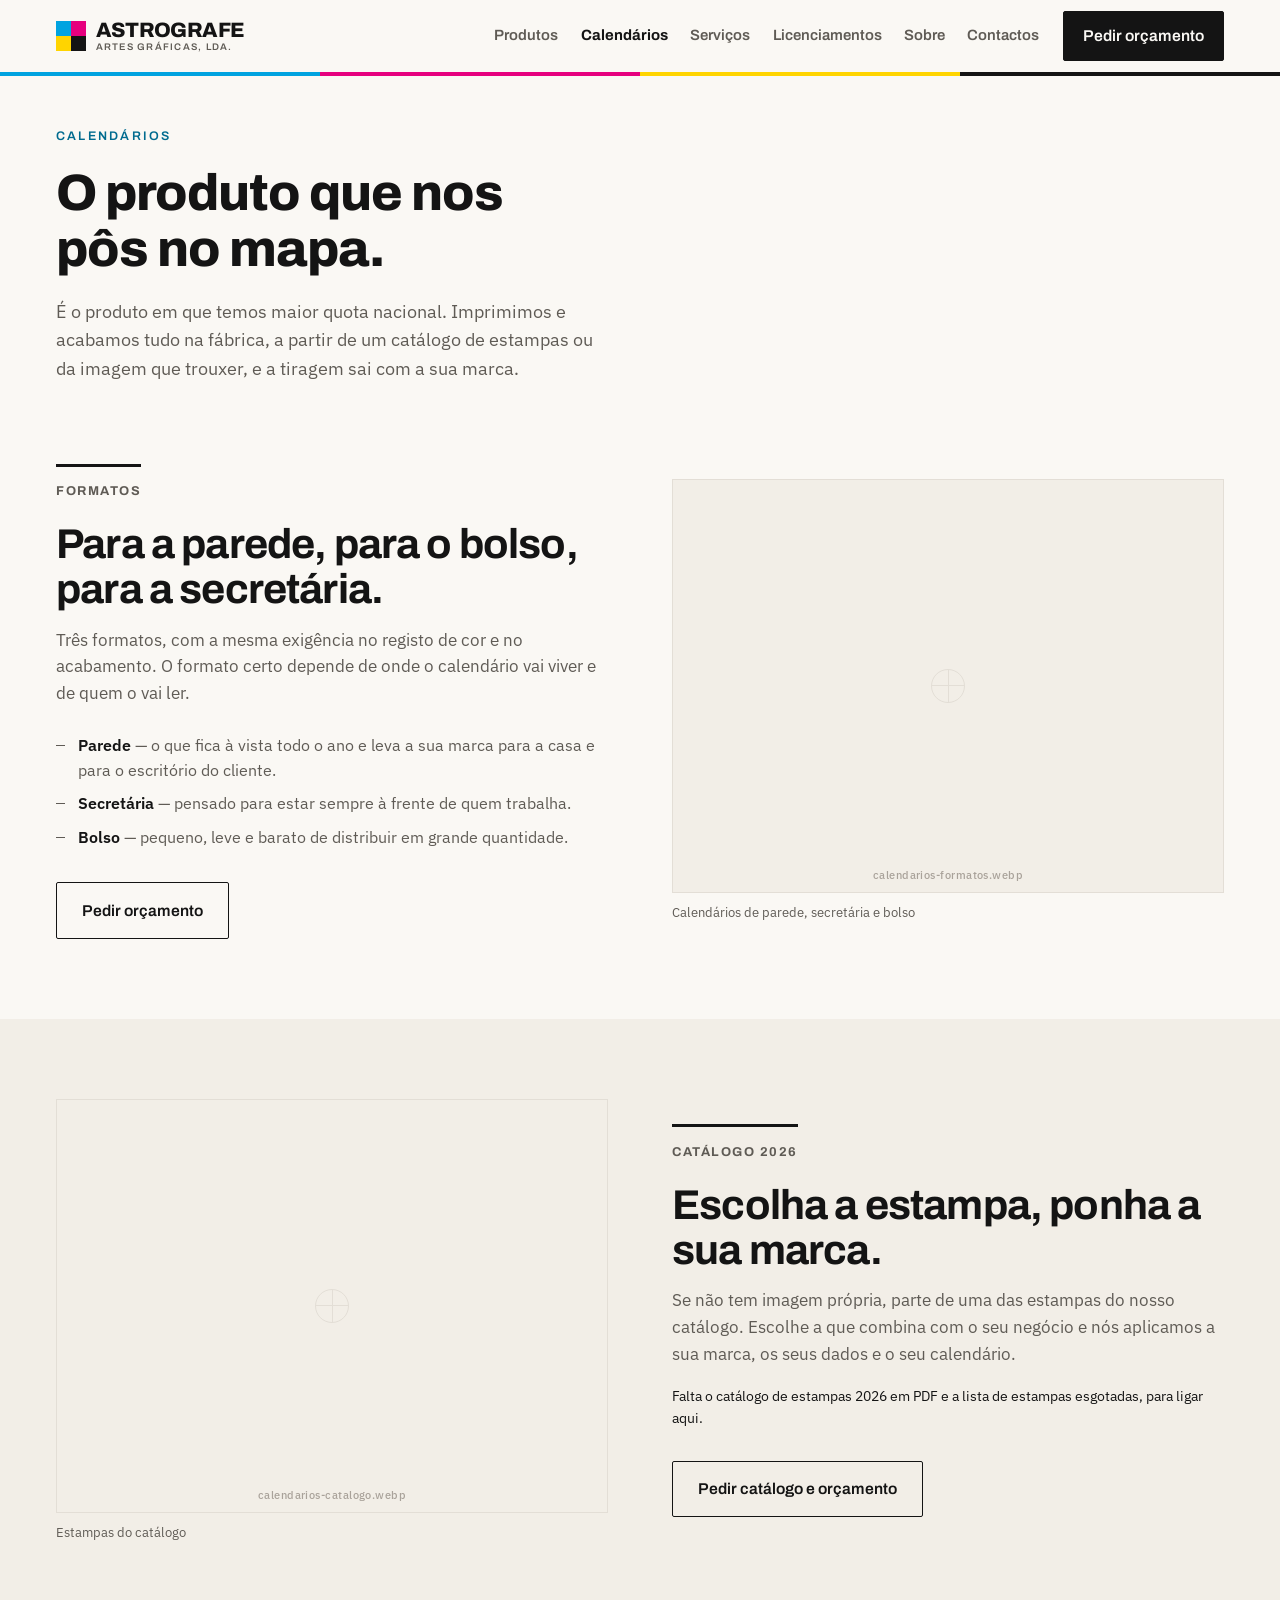
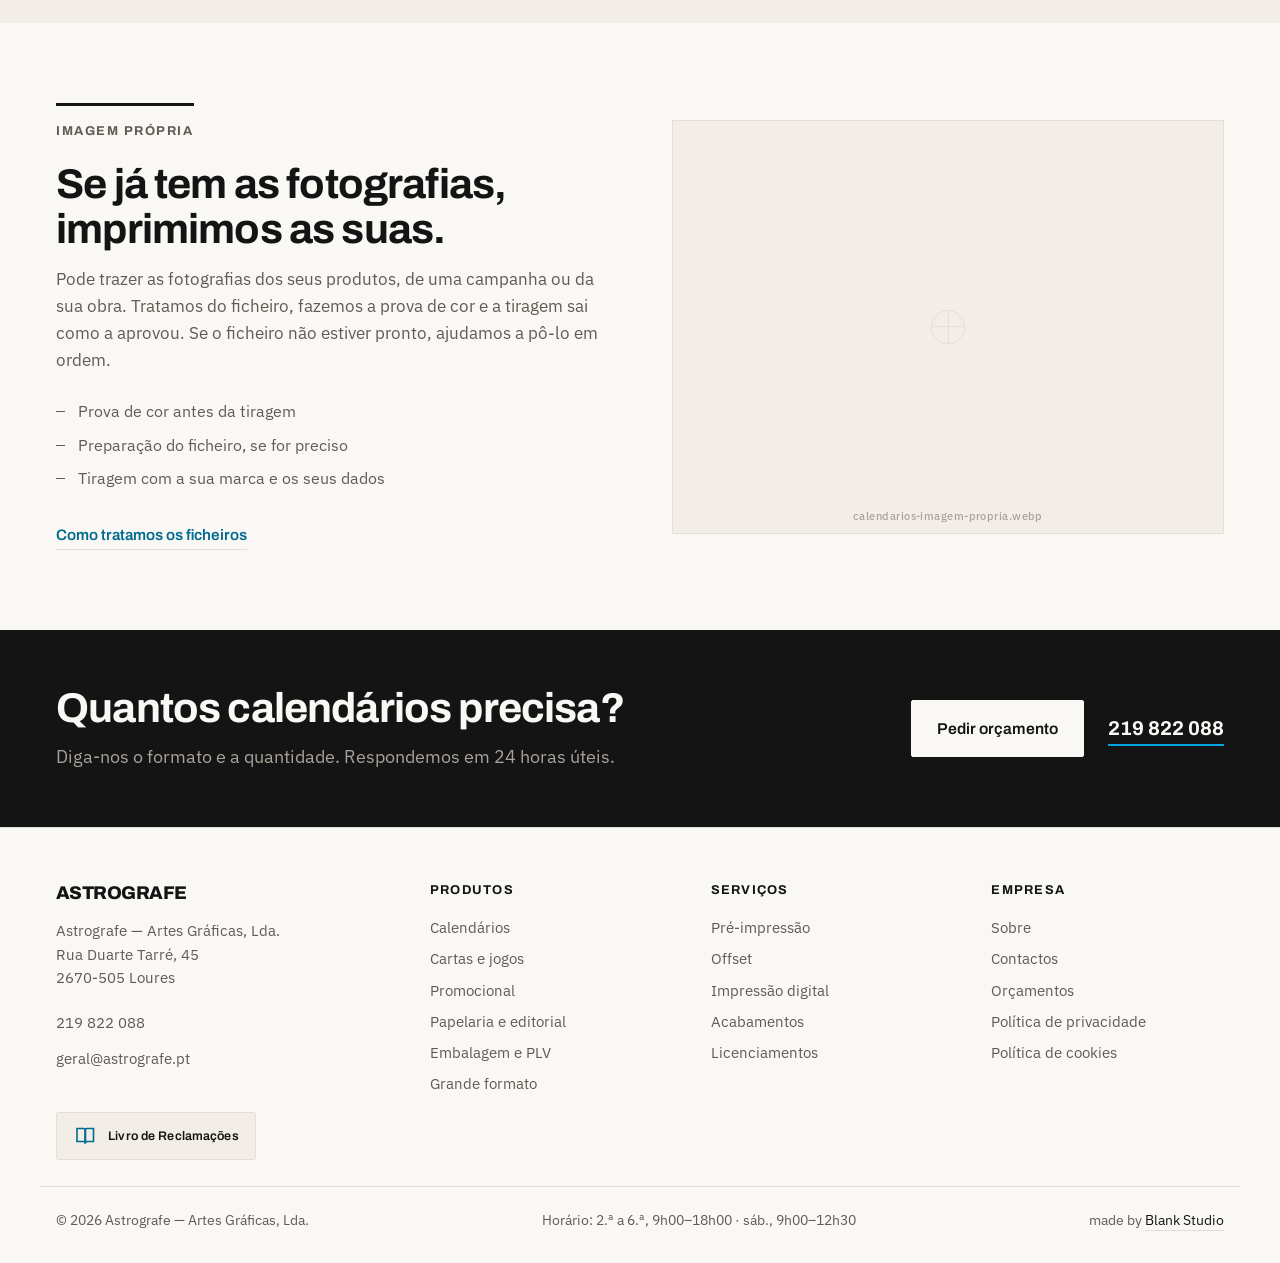
==== calendarios/index.html @ 40d1826f "Aviso do mapa tambem na pagina inicial" ====
<!doctype html>
<html lang="pt-PT">
<head>
<meta charset="utf-8">
<script>document.documentElement.classList.add("js")</script>
<meta name="viewport" content="width=device-width, initial-scale=1">
<meta name="robots" content="index, follow">
<title>Calendários — Astrografe</title>
<meta name="description" content="Calendários de parede, de bolso e de secretária impressos em Loures. A partir do catálogo de estampas ou da sua imagem, com a sua marca.">
<link rel="canonical" href="https://astrografe.pt/calendarios/">

<meta property="og:type" content="website">
<meta property="og:title" content="Calendários — Astrografe">
<meta property="og:description" content="O produto em que temos maior quota nacional, impresso e acabado na própria fábrica.">
<meta property="og:url" content="https://astrografe.pt/calendarios/">
<meta property="og:locale" content="pt_PT">

<link rel="icon" href="../favicon.svg" type="image/svg+xml">
<link rel="icon" href="../favicon.ico" sizes="32x32">
<link rel="apple-touch-icon" href="../apple-touch-icon.png">

<link rel="preload" href="../assets/fonts/archivo.woff2" as="font" type="font/woff2" crossorigin>
<link rel="preload" href="../assets/fonts/plex-sans.woff2" as="font" type="font/woff2" crossorigin>
<link rel="stylesheet" href="../assets/css/estilo.css?v=73">
</head>
<body>

<a class="salta" href="#conteudo">Saltar para o conteúdo</a>

<header class="topo">
  <div class="wrap topo-in">
    <a class="marca" href="../">
      <span class="marca-selo" aria-hidden="true"><i></i><i></i><i></i><i></i></span>
      <span class="marca-txt">
        <span class="marca-nome">Astrografe</span>
        <span class="marca-sub">Artes Gráficas, Lda.</span>
      </span>
    </a>

    <nav class="nav" id="nav" aria-label="Navegação principal">
      <div class="tem-menu">
        <a href="../produtos/">Produtos</a>
        <div class="submenu">
          <div class="submenu-caixa">
            <a href="../produtos/#cartas-e-jogos">Cartas e jogos</a>
            <a href="../produtos/#promocional">Promocional</a>
            <a href="../produtos/#papelaria-e-editorial">Papelaria e editorial</a>
            <a href="../produtos/#embalagem-e-plv">Embalagem e PLV</a>
            <a href="../produtos/#grande-formato-e-etiquetas">Grande formato</a>
            <span class="submenu-faixa" aria-hidden="true"><i></i><i></i><i></i><i></i></span>
          </div>
        </div>
      </div>
      <a class="ativo" href="./" aria-current="page">Calendários</a>
      <div class="tem-menu">
        <a href="../servicos/">Serviços</a>
        <div class="submenu">
          <div class="submenu-caixa">
            <a href="../servicos/#pre-impressao">Pré-impressão</a>
            <a href="../servicos/#offset">Offset</a>
            <a href="../servicos/#impressao-digital">Impressão digital</a>
            <a href="../servicos/#acabamentos">Acabamentos</a>
            <span class="submenu-faixa" aria-hidden="true"><i></i><i></i><i></i><i></i></span>
          </div>
        </div>
      </div>
      <a href="../licenciamentos/">Licenciamentos</a>
      <a href="../sobre/">Sobre</a>
      <a href="../contactos/">Contactos</a>
      <div class="nav-pe">
        <a class="btn btn-tinta" href="../orcamento/">Pedir orçamento</a>
        <a class="cta-tel" href="tel:+351219822088">219 822 088</a>
      </div>
    </nav>

    <a class="btn btn-tinta topo-cta" href="../orcamento/">Pedir orçamento</a>

    <button class="burger" id="burger" aria-label="Abrir menu" aria-expanded="false" aria-controls="nav">
      <span></span><span></span><span></span>
    </button>
  </div>

  <!-- barra de controlo de cor: fecha o cabecalho e acompanha o scroll -->
  <div class="barra-cor" aria-hidden="true"><span></span><span></span><span></span><span></span></div>
</header>

<main id="conteudo">

<section class="pag-topo">
  <div class="wrap">
    <p class="sobre-titulo">Calendários</p>
    <h1>O produto que nos<br>pôs no mapa.</h1>
    <p class="lead">É o produto em que temos maior quota nacional. Imprimimos e acabamos tudo na fábrica, a partir de um catálogo de estampas ou da imagem que trouxer, e a tiragem sai com a sua marca.</p>
  </div>
</section>

<section class="bloco" id="formatos">
  <div class="wrap bloco-in">
    <div class="bloco-txt">
      <p class="bloco-n">Formatos</p>
      <h2>Para a parede, para o bolso, para a secretária.</h2>
      <p class="sub">Três formatos, com a mesma exigência no registo de cor e no acabamento. O formato certo depende de onde o calendário vai viver e de quem o vai ler.</p>
      <ul class="lista-marcas">
        <li><strong>Parede</strong> — o que fica à vista todo o ano e leva a sua marca para a casa e para o escritório do cliente.</li>
        <li><strong>Secretária</strong> — pensado para estar sempre à frente de quem trabalha.</li>
        <li><strong>Bolso</strong> — pequeno, leve e barato de distribuir em grande quantidade.</li>
      </ul>
      <p class="bloco-pe">
        <a class="btn btn-linha" href="../orcamento/?familia=calendarios">Pedir orçamento</a>
      </p>
    </div>
    <figure class="bloco-img">
      <div class="ph ph-4x3" data-ficheiro="calendarios-formatos.webp"></div>
      <figcaption>Calendários de parede, secretária e bolso</figcaption>
    </figure>
  </div>
</section>

<section class="bloco bloco-par" id="catalogo">
  <div class="wrap bloco-in">
    <div class="bloco-txt">
      <p class="bloco-n">Catálogo 2026</p>
      <h2>Escolha a estampa, ponha a sua marca.</h2>
      <p class="sub">Se não tem imagem própria, parte de uma das estampas do nosso catálogo. Escolhe a que combina com o seu negócio e nós aplicamos a sua marca, os seus dados e o seu calendário.</p>
      <p class="cartao-nota">Falta o catálogo de estampas 2026 em PDF e a lista de estampas esgotadas, para ligar aqui.</p>
      <p class="bloco-pe">
        <a class="btn btn-linha" href="../orcamento/?familia=calendarios">Pedir catálogo e orçamento</a>
      </p>
    </div>
    <figure class="bloco-img">
      <div class="ph ph-4x3" data-ficheiro="calendarios-catalogo.webp"></div>
      <figcaption>Estampas do catálogo</figcaption>
    </figure>
  </div>
</section>

<section class="bloco" id="imagem-propria">
  <div class="wrap bloco-in">
    <div class="bloco-txt">
      <p class="bloco-n">Imagem própria</p>
      <h2>Se já tem as fotografias, imprimimos as suas.</h2>
      <p class="sub">Pode trazer as fotografias dos seus produtos, de uma campanha ou da sua obra. Tratamos do ficheiro, fazemos a prova de cor e a tiragem sai como a aprovou. Se o ficheiro não estiver pronto, ajudamos a pô-lo em ordem.</p>
      <ul class="lista-marcas">
        <li>Prova de cor antes da tiragem</li>
        <li>Preparação do ficheiro, se for preciso</li>
        <li>Tiragem com a sua marca e os seus dados</li>
      </ul>
      <p class="bloco-pe">
        <a class="link" href="../servicos/#pre-impressao">Como tratamos os ficheiros</a>
      </p>
    </div>
    <figure class="bloco-img">
      <div class="ph ph-4x3" data-ficheiro="calendarios-imagem-propria.webp"></div>
    </figure>
  </div>
</section>

<section class="cta">
  <div class="wrap cta-in">
    <div>
      <h2>Quantos calendários precisa?</h2>
      <p>Diga-nos o formato e a quantidade. Respondemos em 24 horas úteis.</p>
    </div>
    <div class="cta-btns">
      <a class="btn btn-papel" href="../orcamento/?familia=calendarios">Pedir orçamento</a>
      <a class="cta-tel" href="tel:+351219822088">219 822 088</a>
    </div>
  </div>
</section>

</main>

<footer class="pe">
  <div class="wrap pe-in">
    <div class="pe-col pe-marca">
      <span class="marca-nome">Astrografe</span>
      <p>Astrografe — Artes Gráficas, Lda.<br>Rua Duarte Tarré, 45<br>2670-505 Loures</p>
      <p>
        <a href="tel:+351219822088">219 822 088</a>
        <a href="mailto:geral@astrografe.pt">geral@astrografe.pt</a>
      </p>

      <!-- substituir pelo selo oficial descarregado em livroreclamacoes.pt -->
      <a class="selo-lr" href="https://www.livroreclamacoes.pt/inicio" target="_blank" rel="noopener">
        <svg viewBox="0 0 24 24" fill="none" stroke="currentColor" stroke-width="1.6" aria-hidden="true">
          <path d="M4 4.5h6.5a2 2 0 0 1 2 2v13a2 2 0 0 0-2-2H4z"/>
          <path d="M20.5 4.5H14a2 2 0 0 0-2 2v13a2 2 0 0 1 2-2h6.5z"/>
        </svg>
        <span>Livro de Reclamações</span>
      </a>
    </div>

    <div class="pe-col">
      <h2>Produtos</h2>
      <a href="./">Calendários</a>
      <a href="../produtos/#cartas-e-jogos">Cartas e jogos</a>
      <a href="../produtos/#promocional">Promocional</a>
      <a href="../produtos/#papelaria-e-editorial">Papelaria e editorial</a>
      <a href="../produtos/#embalagem-e-plv">Embalagem e PLV</a>
      <a href="../produtos/#grande-formato-e-etiquetas">Grande formato</a>
    </div>

    <div class="pe-col">
      <h2>Serviços</h2>
      <a href="../servicos/#pre-impressao">Pré-impressão</a>
      <a href="../servicos/#offset">Offset</a>
      <a href="../servicos/#impressao-digital">Impressão digital</a>
      <a href="../servicos/#acabamentos">Acabamentos</a>
      <a href="../licenciamentos/">Licenciamentos</a>
    </div>

    <div class="pe-col">
      <h2>Empresa</h2>
      <a href="../sobre/">Sobre</a>
      <a href="../contactos/">Contactos</a>
      <a href="../orcamento/">Orçamentos</a>
      <a href="../privacidade/">Política de privacidade</a>
      <a href="../cookies/">Política de cookies</a>
    </div>
  </div>

  <div class="wrap pe-base">
    <p>&copy; <span id="ano">2026</span> Astrografe — Artes Gráficas, Lda.</p>
    <p>Horário: 2.ª a 6.ª, 9h00–18h00 · sáb., 9h00–12h30</p>
    <p class="pe-cred">made by <a href="https://blankstudios.pt/" target="_blank" rel="noopener">Blank Studio</a></p>
  </div>
</footer>

<!-- marca de registo: em repouso as chapas estao fora de registo, ao passar o rato alinham -->
<button class="subir" id="subir" aria-label="Voltar ao topo" title="Voltar ao topo">
  <svg viewBox="0 0 44 44" aria-hidden="true">
    <circle class="trilho" cx="22" cy="22" r="20"/>
    <circle class="prog" cx="22" cy="22" r="20"/>
    <g class="reg">
      <path class="c" d="M22 7v9"/>
      <path class="m" d="M22 28v9"/>
      <path class="y" d="M7 22h9"/>
      <path class="k" d="M28 22h9"/>
      <circle class="alvo" cx="22" cy="22" r="6.5"/>
    </g>
  </svg>
</button>

<script src="../assets/js/site.js?v=13"></script>

</body>
</html>
---- assets/css/estilo.css ----
/* Tipos de letra servidos pelo próprio site */
@font-face {
  font-family: "Archivo";
  src: url("../fonts/archivo.woff2") format("woff2");
  font-weight: 600 800;
  font-style: normal;
  font-display: swap;
}
@font-face {
  font-family: "IBM Plex Sans";
  src: url("../fonts/plex-sans.woff2") format("woff2");
  font-weight: 400 600;
  font-style: normal;
  font-display: swap;
}

:root {
  --papel: #faf8f4;
  --papel-2: #f2eee7;
  --tinta: #141414;
  --tinta-2: #5f5b55;
  --linha: #e3ded6;
  --ciano: #00a3e0;
  --ciano-esc: #006b8f;
  --magenta: #e6007e;
  --amarelo: #ffd400;

  --display: "Archivo", system-ui, sans-serif;
  --corpo: "IBM Plex Sans", system-ui, sans-serif;

  --max: 1200px;
  --gut: 16px;
  --r: 2px;
  /* altura do cabecalho fixo, barra de cor incluida */
  --topo-alt: 76px;
}

*, *::before, *::after { box-sizing: border-box; }

html { -webkit-text-size-adjust: 100%; scroll-behavior: smooth; }

body {
  margin: 0;
  background: var(--papel);
  color: var(--tinta);
  font: 400 17px/1.6 var(--corpo);
  -webkit-font-smoothing: antialiased;
}

img { max-width: 100%; display: block; }

figure { margin: 0; }

a { color: inherit; }

h1, h2, h3 {
  font-family: var(--display);
  font-weight: 700;
  line-height: 1.08;
  letter-spacing: -0.02em;
  margin: 0;
}

h1 { font-size: clamp(2.4rem, 7vw, 4.4rem); font-weight: 800; }
h2 { font-size: clamp(1.8rem, 4vw, 2.6rem); }
h3 { font-size: 1.25rem; }
.pe-col h2 {
  font-size: 0.8rem;
  font-weight: 700;
  text-transform: uppercase;
  letter-spacing: 0.1em;
}

p { margin: 0 0 1em; }

.wrap {
  width: 100%;
  max-width: var(--max);
  margin: 0 auto;
  padding: 0 var(--gut);
}

.t-centro { text-align: center; }

.sub {
  color: var(--tinta-2);
  max-width: 62ch;
  font-size: 1.05rem;
}

.t-centro.sub { margin-left: auto; margin-right: auto; }

.sobre-titulo {
  font-family: var(--display);
  font-size: 0.78rem;
  font-weight: 600;
  letter-spacing: 0.18em;
  text-transform: uppercase;
  color: var(--ciano-esc);
  margin-bottom: 1.2rem;
}

.salta {
  position: absolute;
  left: -9999px;
}
.salta:focus {
  left: var(--gut);
  top: var(--gut);
  z-index: 50;
  background: var(--tinta);
  color: var(--papel);
  padding: 0.7em 1em;
}

:focus-visible {
  outline: 2px solid var(--ciano-esc);
  outline-offset: 3px;
}

/* ---------- botoes e links ---------- */

.btn {
  position: relative;
  z-index: 0;
  overflow: hidden;
  display: inline-block;
  font-family: var(--display);
  font-weight: 600;
  font-size: 0.98rem;
  padding: 0.95em 1.6em;
  border-radius: var(--r);
  text-decoration: none;
  border: 1.5px solid transparent;
  transition: color 0.12s 0.03s, border-color 0.2s;
}

/* no hover a tinta sobe, como no quadrado da marca */
.btn::before {
  content: "";
  position: absolute;
  inset: 0;
  z-index: -1;
  transform: scaleY(0);
  transform-origin: bottom;
  transition: transform 0.32s cubic-bezier(0.3, 0.7, 0.3, 1);
}
.btn:hover::before,
.btn:focus-visible::before { transform: scaleY(1); }

/* a fronteira sobe sempre; o estado parado fica correcto mesmo sem o pseudo-elemento */
.btn-tinta {
  background: var(--tinta);
  border-color: var(--tinta);
  color: var(--papel);
}
.btn-tinta::before { background: var(--papel); }
.btn-tinta:hover,
.btn-tinta:focus-visible { color: var(--tinta); }

.btn-linha { border-color: var(--tinta); color: var(--tinta); }
.btn-linha::before { background: var(--tinta); }
.btn-linha:hover,
.btn-linha:focus-visible { color: var(--papel); }

/* sobre fundo escuro, o mesmo movimento ao contrario */
.btn-papel {
  background: var(--papel);
  border-color: var(--papel);
  color: var(--tinta);
}
.btn-papel::before { background: var(--tinta); }
.btn-papel:hover,
.btn-papel:focus-visible { color: var(--papel); }

.link {
  font-family: var(--display);
  font-weight: 600;
  font-size: 0.95rem;
  color: var(--ciano-esc);
  text-decoration: none;
  border-bottom: 1.5px solid var(--linha);
  padding-bottom: 2px;
}
.link:hover { border-color: var(--ciano-esc); }

/* ---------- barra de cor e cabecalho ---------- */

.barra-cor { display: flex; height: 4px; }
.barra-cor span {
  flex: 1;
  transform-origin: left;
  animation: passa 0.5s cubic-bezier(0.3, 0.7, 0.3, 1) both;
}
@keyframes passa {
  from { transform: scaleX(0); }
  to { transform: scaleX(1); }
}
.barra-cor span:nth-child(1) { animation-delay: 0.1s; }
.barra-cor span:nth-child(2) { animation-delay: 0.28s; }
.barra-cor span:nth-child(3) { animation-delay: 0.46s; }
.barra-cor span:nth-child(4) { animation-delay: 0.64s; }
.barra-cor span:nth-child(1) { background: var(--ciano); }
.barra-cor span:nth-child(2) { background: var(--magenta); }
.barra-cor span:nth-child(3) { background: var(--amarelo); }
.barra-cor span:nth-child(4) { background: var(--tinta); }

.topo {
  position: sticky;
  top: 0;
  z-index: 40;
  /* fundo opaco: o desfoque obrigava a recompor o cabecalho a cada fotograma */
  background: var(--papel);
}

.topo-in {
  display: flex;
  align-items: center;
  gap: 1.5rem;
  min-height: 72px;
}

.marca {
  display: flex;
  align-items: center;
  gap: 0.6rem;
  text-decoration: none;
  margin-right: auto;
}

/* selo provisorio: substituir pelo logotipo em vetor quando o cliente o enviar */
.marca-selo {
  display: grid;
  grid-template-columns: 1fr 1fr;
  width: 30px;
  height: 30px;
  flex: none;
}
.marca-selo i:nth-child(1) { background: var(--ciano); }
.marca-selo i:nth-child(2) { background: var(--magenta); }
.marca-selo i:nth-child(3) { background: var(--amarelo); }
.marca-selo i:nth-child(4) { background: var(--tinta); }

/* ao abrir a pagina as quatro tintas enchem pela ordem de impressao */
@keyframes enche {
  from { transform: scaleY(0); }
  to { transform: scaleY(1); }
}
.marca-selo i {
  transform-origin: bottom;
  animation: enche 0.45s cubic-bezier(0.3, 0.7, 0.3, 1) both;
}
.marca-selo i:nth-child(1) { animation-delay: 0.1s; }
.marca-selo i:nth-child(2) { animation-delay: 0.28s; }
.marca-selo i:nth-child(3) { animation-delay: 0.46s; }
.marca-selo i:nth-child(4) { animation-delay: 0.64s; }

.marca-txt { display: grid; gap: 2px; }

.marca-nome {
  font-family: var(--display);
  font-weight: 800;
  font-size: 1.3rem;
  line-height: 1;
  letter-spacing: -0.03em;
  text-transform: uppercase;
}

.marca-sub {
  font-family: var(--display);
  font-weight: 600;
  font-size: 0.6rem;
  line-height: 1;
  letter-spacing: 0.13em;
  text-transform: uppercase;
  color: var(--tinta-2);
}

.nav { display: none; gap: 1.4rem; }
/* so as entradas do menu, nunca o botao nem os links da caixa */
.nav > a,
.nav .tem-menu > a {
  font-family: var(--display);
  font-weight: 600;
  font-size: 0.93rem;
  text-decoration: none;
  padding: 0.3em 0;
  color: var(--tinta-2);
  transition: color 0.2s;
}
.nav > a:hover,
.nav .tem-menu > a:hover { color: var(--tinta); }
.nav > a.ativo,
.nav .tem-menu > a.ativo { color: var(--tinta); font-weight: 700; }

/* ---------- menu pendente ---------- */

.tem-menu { position: relative; }

.submenu {
  display: none;
  position: absolute;
  top: 100%;
  left: -1.2rem;
  width: 260px;
  max-width: calc(100vw - 2 * var(--gut));
  padding-top: 12px;
  z-index: 5;
}

.submenu-caixa {
  overflow: hidden;
  background: var(--papel);
  border: 1px solid var(--linha);
  border-radius: var(--r);
  box-shadow: 0 18px 40px rgba(20, 20, 20, 0.12);
}

.submenu-faixa { display: flex; height: 5px; }
.submenu-faixa i { flex: 1; transform-origin: left; }
.submenu-faixa i:nth-child(1) { background: var(--ciano); }
.submenu-faixa i:nth-child(2) { background: var(--magenta); }
.submenu-faixa i:nth-child(3) { background: var(--amarelo); }
.submenu-faixa i:nth-child(4) { background: var(--tinta); }

.submenu-caixa a {
  display: block;
  text-decoration: none;
  padding: 0.7rem 1.1rem;
  border: 0;
  border-bottom: 1px solid var(--linha);
}
.submenu-caixa a:last-of-type { border-bottom: 0; }
.submenu-caixa a:hover { background: var(--papel-2); }

.submenu-caixa a {
  font-family: var(--display);
  font-weight: 600;
  font-size: 0.93rem;
}
.topo-cta { display: none; }

.burger {
  width: 44px;
  height: 44px;
  display: grid;
  align-content: center;
  gap: 5px;
  padding: 0 10px;
  background: none;
  border: 1px solid var(--linha);
  border-radius: var(--r);
  cursor: pointer;
}
.burger span {
  display: block;
  height: 2px;
  background: var(--tinta);
  transition: transform 0.26s cubic-bezier(0.3, 0.7, 0.3, 1), opacity 0.16s;
}

/* ---------- placeholders de imagem ---------- */

.ph {
  position: relative;
  background: var(--papel-2);
  border: 1px solid var(--linha);
  overflow: hidden;
}
.ph::before {
  content: attr(data-ficheiro);
  position: absolute;
  inset: auto 0 10px;
  text-align: center;
  font: 500 0.7rem var(--corpo);
  color: #a9a29a;
  letter-spacing: 0.04em;
}
/* marcas de registo, como numa folha de impressao */
.ph::after {
  content: "";
  position: absolute;
  top: 50%;
  left: 50%;
  width: 34px;
  height: 34px;
  transform: translate(-50%, -50%);
  background:
    linear-gradient(var(--linha), var(--linha)) center / 1px 100% no-repeat,
    linear-gradient(var(--linha), var(--linha)) center / 100% 1px no-repeat;
  border: 1px solid var(--linha);
  border-radius: 50%;
}

.ph-4x3 { aspect-ratio: 4 / 3; }
.ph-3x4 { aspect-ratio: 3 / 4; }

/* ---------- hero ---------- */

.hero { padding: 3.5rem 0 3rem; }

.hero-in { display: grid; gap: 2.5rem; }

.lead {
  font-size: 1.12rem;
  color: var(--tinta-2);
  max-width: 50ch;
  margin-top: 1.3rem;
}

.hero-btns {
  display: flex;
  flex-wrap: wrap;
  gap: 0.8rem;
  margin-top: 2rem;
}

.hero-nota {
  font-size: 0.9rem;
  color: var(--tinta-2);
  margin-top: 1.2rem;
}

.hero-img { margin: 0; }
.hero-img figcaption {
  font-size: 0.82rem;
  color: var(--tinta-2);
  margin-top: 0.6rem;
}

/* ---------- numeros ---------- */

.nums {
  background: var(--tinta);
  color: var(--papel);
  padding: 2.5rem 0;
}

.nums-in {
  display: grid;
  grid-template-columns: repeat(2, 1fr);
  gap: 2rem 1rem;
}

.num strong {
  display: block;
  font-family: var(--display);
  font-weight: 800;
  font-size: clamp(2.2rem, 6vw, 3.2rem);
  line-height: 1;
  letter-spacing: -0.03em;
}
.num strong em {
  font-style: normal;
  font-size: 0.42em;
  margin-left: 0.15em;
  color: var(--ciano);
}
.num span {
  display: block;
  margin-top: 0.5rem;
  font-size: 0.86rem;
  color: #a8a29a;
}

/* ---------- licenciamentos ---------- */

.clubes { padding: 4rem 0; border-bottom: 1px solid var(--linha); }

.clubes-lista {
  list-style: none;
  margin: 2.5rem 0 2rem;
  padding: 0;
  display: grid;
  gap: 2rem;
  text-align: center;
}
.clubes-lista img {
  width: 80px;
  height: 80px;
  object-fit: contain;
  margin: 0 auto 0.9rem;
}
.clubes-lista span {
  display: block;
  font-family: var(--display);
  font-weight: 600;
  font-size: 0.95rem;
}

/* ---------- familias de produto ---------- */

.fams {
  padding: 4.5rem 0;
  /* as linhas entram de fora, por isso o que sai da secçao nao conta para o scroll */
  overflow: hidden;
}

/* lista em escadinha: entram alternadamente da esquerda e da direita */
.escada {
  list-style: none;
  margin: 2.8rem 0 0;
  padding: 0;
  border-top: 1px solid var(--linha);
}

.escada-item {
  border-bottom: 1px solid var(--linha);
  transition: opacity 0.9s cubic-bezier(0.4, 0, 0.2, 1),
              transform 0.9s cubic-bezier(0.4, 0, 0.2, 1);
}
.js .escada-item { opacity: 0; }
.js .vem-esq { transform: translateX(-70px); }
.js .vem-dir { transform: translateX(70px); }
.js .escada-item.vista { opacity: 1; transform: none; }

.escada-item a {
  display: flex;
  align-items: center;
  gap: 1rem;
  padding: 1.1rem 0;
  text-decoration: none;
  transition: padding-left 0.3s, color 0.3s, opacity 0.3s;
}

.escada-n {
  flex: none;
  width: 2rem;
  font-family: var(--display);
  font-weight: 700;
  font-size: 0.75rem;
  letter-spacing: 0.08em;
  color: var(--tinta-2);
}

.escada-t {
  flex: 1;
  font-family: var(--display);
  font-weight: 600;
  font-size: clamp(1.5rem, 3.6vw, 2.5rem);
  line-height: 1.1;
  letter-spacing: -0.02em;
}

.escada-seta {
  flex: none;
  display: grid;
  place-items: center;
  width: 42px;
  height: 42px;
  border: 1.5px solid var(--linha);
  border-radius: 50%;
  opacity: 0;
  transform: translateX(-16px) rotate(-45deg);
  transition: opacity 0.3s, transform 0.3s, background 0.3s, border-color 0.3s, color 0.3s;
}
.escada-seta svg { width: 18px; height: 18px; }

.escada-item a:hover { padding-left: 1.1rem; color: var(--ciano-esc); }
.escada-item a:hover .escada-seta {
  opacity: 1;
  transform: none;
  background: var(--ciano-esc);
  border-color: var(--ciano-esc);
  color: var(--papel);
}

/* com uma linha em foco, as outras recuam */
.escada:hover a { opacity: 0.35; }
.escada:hover a:hover { opacity: 1; }

/* ---------- fabrica ---------- */

.cap {
  background: var(--papel-2);
  padding: 4.5rem 0;
}

.cap-in { display: grid; gap: 2.5rem; }

.specs {
  margin: 2rem 0;
  display: grid;
  gap: 1px;
  background: var(--linha);
  border: 1px solid var(--linha);
}
.specs div {
  background: var(--papel-2);
  padding: 1rem 1.1rem;
  display: flex;
  justify-content: space-between;
  align-items: baseline;
  gap: 1rem;
}
.specs dt { font-size: 0.9rem; color: var(--tinta-2); }
.specs dd {
  margin: 0;
  font-family: var(--display);
  font-weight: 700;
  font-size: 1rem;
  text-align: right;
}

/* ---------- processo ---------- */

.proc { padding: 4.5rem 0; }

.passos {
  list-style: none;
  counter-reset: none;
  margin: 3rem 0 0;
  padding: 0;
  display: grid;
  gap: 2.5rem;
}
/* aqui o percurso e a preto; a cor das chapas vive na pagina de servicos */
.passos li { border-top: 3px solid var(--tinta); padding-top: 1.2rem; }
.passos h3 { margin: 0 0 0.5rem; }
.passos p { color: var(--tinta-2); font-size: 0.95rem; margin: 0; }

/* ---------- cta final ---------- */

.cta { background: var(--tinta); color: var(--papel); padding: 3.5rem 0; }
.cta h2 { margin-bottom: 0.7rem; }
.cta p { color: #a8a29a; margin: 0; }

.cta-in { display: grid; gap: 2rem; }

.cta-btns {
  display: flex;
  flex-wrap: wrap;
  align-items: center;
  gap: 1.5rem;
}
.cta-tel {
  font-family: var(--display);
  font-weight: 700;
  font-size: 1.25rem;
  text-decoration: none;
  border-bottom: 2px solid var(--ciano);
}

/* ---------- rodape ---------- */

.pe {
  background: var(--papel);
  border-top: 1px solid var(--linha);
  padding: 3.5rem 0 0;
  font-size: 0.93rem;
}

.pe-in {
  display: grid;
  gap: 2.5rem;
}

.pe-col a {
  display: block;
  text-decoration: none;
  color: var(--tinta-2);
  padding: 0.25em 0;
}
.pe-col a:hover { color: var(--tinta); }
.pe-col h2 { margin-bottom: 0.9rem; }

.pe-marca .marca-nome { display: block; margin-bottom: 1rem; font-size: 1.15rem; }
.pe-marca p { color: var(--tinta-2); }
.pe-marca p a { display: block; padding: 0.4em 0; }

.pe-base {
  display: flex;
  flex-wrap: wrap;
  justify-content: space-between;
  align-items: center;
  gap: 0.4rem 2rem;
  margin-top: 1.6rem;
  padding-top: 1.4rem;
  padding-bottom: 2rem;
  border-top: 1px solid var(--linha);
  color: var(--tinta-2);
  font-size: 0.86rem;
}
.pe-base p { margin: 0; }

.pe-cred a {
  color: var(--tinta);
  text-decoration: none;
  border-bottom: 1px solid var(--linha);
  padding-bottom: 1px;
}
.pe-cred a:hover { border-color: var(--ciano); }

.pe-col .selo-lr {
  display: inline-flex;
  margin-top: 1.3rem;
  align-items: center;
  gap: 0.7rem;
  padding: 0.7rem 1rem;
  border: 1px solid var(--linha);
  border-radius: var(--r);
  background: var(--papel-2);
  color: var(--tinta);
  text-decoration: none;
  font-family: var(--display);
  font-weight: 600;
  font-size: 0.78rem;
  line-height: 1;
  letter-spacing: 0.01em;
  white-space: nowrap;
}
.pe-col .selo-lr svg { width: 24px; height: 24px; flex: none; color: var(--ciano-esc); }
.pe-col .selo-lr:hover { border-color: var(--ciano-esc); background: var(--papel); }

/* ---------- voltar ao topo ---------- */

.subir {
  position: fixed;
  right: var(--gut);
  bottom: var(--gut);
  z-index: 45;
  width: 52px;
  height: 52px;
  padding: 0;
  border: 0;
  border-radius: 50%;
  background: var(--tinta);
  cursor: pointer;
  opacity: 0;
  visibility: hidden;
  transform: translateY(10px);
  transition: opacity 0.25s, transform 0.25s, visibility 0.25s;
}
.subir.ver { opacity: 1; visibility: visible; transform: none; }

.subir svg { display: block; width: 100%; height: 100%; }

/* anel exterior: quanto da pagina ja foi lida */
.trilho { fill: none; stroke: rgba(250, 248, 244, 0.16); stroke-width: 2; }
.prog {
  fill: none;
  stroke: var(--ciano);
  stroke-width: 2;
  stroke-linecap: round;
  stroke-dasharray: 125.66;
  stroke-dashoffset: 125.66;
  transform: rotate(-90deg);
  transform-origin: 50% 50%;
}

.reg path, .reg circle {
  fill: none;
  stroke-width: 1.6;
  transition: transform 0.2s, stroke 0.2s;
}
.reg .c { stroke: var(--ciano); transform: translateY(-1.6px); }
.reg .m { stroke: var(--magenta); transform: translateY(1.6px); }
.reg .y { stroke: var(--amarelo); transform: translateX(-1.6px); }
.reg .k { stroke: var(--papel); transform: translateX(1.6px); }
.reg .alvo { stroke: rgba(250, 248, 244, 0.45); stroke-width: 1.3; }

.subir:hover .reg path,
.subir:focus-visible .reg path { transform: none; stroke: var(--papel); }
.subir:hover .reg .alvo,
.subir:focus-visible .reg .alvo { stroke: var(--papel); }

@media (min-width: 960px) {
  .subir { right: 28px; bottom: 28px; width: 58px; height: 58px; }
}

/* ---------- menu aberto no telemovel ---------- */

/* ocupa o ecra todo por baixo do cabecalho: nada da pagina fica a espreitar */
.nav-aberto .nav {
  display: grid;
  align-content: start;
  position: fixed;
  top: var(--topo-alt);
  left: 0;
  right: 0;
  bottom: 0;
  z-index: 35;
  gap: 0;
  background: var(--papel);
  overflow-y: auto;
  overscroll-behavior: contain;
  padding: 1.2rem var(--gut) 2rem;
}

/* o painel nunca e transparente: so as entradas e que animam, uma a seguir a outra */
@keyframes entrada-sobe {
  from { opacity: 0; transform: translateY(12px); }
}
.nav-aberto .nav > * {
  animation: entrada-sobe 0.34s cubic-bezier(0.3, 0.7, 0.3, 1) both;
}
.nav-aberto .nav > *:nth-child(1) { animation-delay: 0.05s; }
.nav-aberto .nav > *:nth-child(2) { animation-delay: 0.095s; }
.nav-aberto .nav > *:nth-child(3) { animation-delay: 0.14s; }
.nav-aberto .nav > *:nth-child(4) { animation-delay: 0.185s; }
.nav-aberto .nav > *:nth-child(5) { animation-delay: 0.23s; }
.nav-aberto .nav > *:nth-child(6) { animation-delay: 0.275s; }
.nav-aberto .nav > *:nth-child(7) { animation-delay: 0.32s; }

.nav-aberto .nav > a {
  padding: 0.52em 0;
  font-size: 1.5rem;
  font-weight: 700;
  letter-spacing: -0.02em;
  color: var(--tinta);
}

.nav-aberto .tem-menu > a {
  display: block;
  padding: 0.52em 0;
  font-size: 1.5rem;
  font-weight: 700;
  letter-spacing: -0.02em;
  color: var(--tinta);
}

.nav-aberto .submenu { display: none; }

/* o botao vira cruz, e desfaz-se pelo mesmo caminho */
.nav-aberto .burger span:nth-child(1) { transform: translateY(7px) rotate(45deg); }
.nav-aberto .burger span:nth-child(2) { opacity: 0; }
.nav-aberto .burger span:nth-child(3) { transform: translateY(-7px) rotate(-45deg); }

/* com o menu aberto a pagina por tras nao rola */
body.preso { overflow: hidden; }

.nav-pe {
  display: none;
  margin-top: 1.4rem;
  padding-top: 1.3rem;
  border-top: 1px solid var(--linha);
}
.nav-aberto .nav-pe { display: grid; gap: 1rem; justify-items: start; }
.nav-pe .cta-tel {
  font-family: var(--display);
  font-weight: 700;
  font-size: 1.1rem;
  color: var(--tinta);
  text-decoration: none;
  border-bottom: 2px solid var(--linha);
}

/* ---------- paginas interiores ---------- */

.pag-topo { padding: 3.2rem 0 0; }
.pag-topo h1 { font-size: clamp(2rem, 5vw, 3.2rem); }
.pag-topo .lead { margin-bottom: 0; }

.orc { padding: 2.8rem 0 4.5rem; }
.orc-in { display: grid; gap: 3rem; align-items: start; }

/* ---------- blocos alternados e barra de atalhos ---------- */

/* o texto de abertura precisa de ar antes da barra */
.pag-topo + .atalhos { margin-top: 4rem; }

.atalhos {
  position: sticky;
  top: var(--topo-alt);
  z-index: 30;
  border-top: 1px solid var(--linha);
  border-bottom: 1px solid var(--linha);
  background: var(--papel);
}
.atalhos-in {
  display: flex;
  gap: 1.6rem;
  padding-top: 0.2rem;
  padding-bottom: 0.2rem;
  /* no telemovel os quatro arrastam-se de lado em vez de partirem a barra */
  overflow-x: auto;
  scrollbar-width: none;
}
.atalhos-in::-webkit-scrollbar { display: none; }
.atalhos a { white-space: nowrap; }
.atalhos a {
  display: flex;
  align-items: baseline;
  gap: 0.5rem;
  padding: 0.62rem 0 calc(0.62rem + 3px);
  border-bottom: 2px solid transparent;
  font-family: var(--display);
  font-weight: 600;
  font-size: 0.92rem;
  text-decoration: none;
  color: var(--tinta-2);
  transition: color 0.2s, border-color 0.2s;
}
.atalhos a:hover { color: var(--ciano-esc); }
.atalhos em {
  font-style: normal;
  font-size: 0.75rem;
  color: var(--tinta-2);
}

/* a secçao em que se vai a ler acende; a cor fica para os traços das seccoes */
.atalhos a.ativo { color: var(--tinta); border-bottom-color: var(--tinta); }

.bloco {
  padding: 4rem 0;
  /* passa por baixo do cabecalho e da barra de atalhos */
  scroll-margin-top: calc(var(--topo-alt) + 56px);
}
.bloco-par { background: var(--papel-2); }

.bloco-in { display: grid; gap: 2.5rem; align-items: center; }

/* cada servico leva a cor da chapa que lhe corresponde */
.bloco-n {
  display: inline-block;
  margin: 0 0 1.3rem;
  padding-top: 0.9rem;
  border-top: 3px solid var(--tinta);
  font-family: var(--display);
  font-weight: 700;
  font-size: 0.8rem;
  letter-spacing: 0.12em;
  text-transform: uppercase;
  color: var(--tinta-2);
}
#pre-impressao .bloco-n { border-top-color: var(--ciano); }
#offset .bloco-n { border-top-color: var(--magenta); }
#impressao-digital .bloco-n { border-top-color: var(--amarelo); }

.bloco-txt h2 { margin-bottom: 0.9rem; }

.bloco-img { margin: 0; }
.bloco-img figcaption {
  font-size: 0.82rem;
  color: var(--tinta-2);
  margin-top: 0.6rem;
}

.lista-marcas {
  list-style: none;
  margin: 1.6rem 0 0;
  padding: 0;
}
.lista-marcas li {
  position: relative;
  padding-left: 1.4rem;
  margin-bottom: 0.55rem;
  font-size: 0.97rem;
  color: var(--tinta-2);
}
.lista-marcas strong { color: var(--tinta); font-weight: 600; }
.lista-marcas li::before {
  content: "";
  position: absolute;
  left: 0;
  top: 0.78em;
  width: 9px;
  height: 1px;
  background: var(--tinta-2);
}


/* ---------- marcos da historia ---------- */

.marcos {
  list-style: none;
  margin: 2rem 0 0;
  padding: 0;
  border-top: 1px solid var(--linha);
}
.marcos li {
  display: flex;
  align-items: baseline;
  gap: 1.2rem;
  padding: 0.9rem 0;
  border-bottom: 1px solid var(--linha);
}
.marcos strong {
  flex: none;
  width: 4.5rem;
  font-family: var(--display);
  font-weight: 700;
  font-size: 1rem;
}
.marcos span { color: var(--tinta-2); font-size: 0.97rem; }

/* ---------- mapa a pedido ---------- */

.mapa {
  position: relative;
  aspect-ratio: 4 / 3;
  background: var(--papel-2);
  border: 1px solid var(--linha);
}
.mapa iframe { display: block; width: 100%; height: 100%; border: 0; }

.mapa-abrir {
  display: grid;
  place-content: center;
  justify-items: center;
  gap: 0.5rem;
  width: 100%;
  height: 100%;
  padding: 1.5rem;
  background: none;
  border: 0;
  cursor: pointer;
  text-align: center;
  font: inherit;
}
.mapa-abrir strong {
  font-family: var(--display);
  font-weight: 700;
  font-size: 1.05rem;
}
.mapa-abrir small {
  max-width: 34ch;
  font-size: 0.8rem;
  line-height: 1.5;
  color: var(--tinta-2);
}
.mapa-abrir:hover strong { color: var(--ciano-esc); }

/* marca de registo, como nos placeholders de fotografia */
.mapa-alvo {
  width: 34px;
  height: 34px;
  border: 1px solid var(--tinta-2);
  border-radius: 50%;
  background:
    linear-gradient(var(--tinta-2), var(--tinta-2)) center / 1px 100% no-repeat,
    linear-gradient(var(--tinta-2), var(--tinta-2)) center / 100% 1px no-repeat;
}

.specs dd a { color: var(--tinta); text-decoration: none; border-bottom: 2px solid var(--ciano); }

/* ---------- formulario ---------- */

.form fieldset { border: 0; margin: 0 0 2.4rem; padding: 0; }
.form legend {
  font-family: var(--display);
  font-weight: 700;
  font-size: 1.05rem;
  padding: 0 0 1rem;
}

.campos { display: grid; grid-template-columns: 1fr; gap: 1.1rem; }

.campo { margin: 0; }
.campo label {
  display: block;
  font-family: var(--display);
  font-weight: 600;
  font-size: 0.82rem;
  margin-bottom: 0.4rem;
}
.campo abbr, .campo-check abbr {
  color: var(--magenta);
  text-decoration: none;
  border: 0;
}

.form input,
.form select,
.form textarea {
  width: 100%;
  font: inherit;
  font-size: 0.98rem;
  padding: 0.75em 0.85em;
  color: var(--tinta);
  background: var(--papel);
  border: 1px solid var(--linha);
  border-radius: var(--r);
  transition: border-color 0.35s, background 0.35s;
}
.form textarea { resize: vertical; }

.form input:focus,
.form select:focus,
.form textarea:focus { border-color: var(--ciano-esc); }

.form ::placeholder { color: #767068; }

.form select {
  appearance: none;
  padding-right: 2.4em;
  background-image: url("data:image/svg+xml,%3Csvg xmlns='http://www.w3.org/2000/svg' viewBox='0 0 12 8'%3E%3Cpath d='M1 1.5 6 6.5l5-5' fill='none' stroke='%23141414' stroke-width='1.6'/%3E%3C/svg%3E");
  background-repeat: no-repeat;
  background-position: right 0.9em center;
  background-size: 12px;
}

/* armadilha para robots: invisivel para quem preenche o formulario */
.mel {
  position: absolute;
  left: -9999px;
  width: 0;
  height: 0;
  opacity: 0;
}

.campo-check {
  display: flex;
  flex-wrap: wrap;
  align-items: flex-start;
  gap: 0.7rem;
  margin: 0 0 1.8rem;
  font-size: 0.92rem;
  color: var(--tinta-2);
}
.campo-check input {
  width: 18px;
  height: 18px;
  flex: none;
  margin-top: 3px;
  accent-color: var(--ciano-esc);
}
.campo-check label { line-height: 1.5; }
.campo-check a { color: var(--ciano-esc); }

.campo.mau input,
.campo.mau select,
.campo.mau textarea {
  border-color: var(--magenta);
  background: #fdf6f8;
}
.campo-check.mau input { outline: 2px solid var(--magenta); outline-offset: 2px; }

.erro {
  display: block;
  width: 100%;
  margin-top: 0.4rem;
  font-family: var(--display);
  font-weight: 600;
  font-size: 0.8rem;
  color: #8a1c3b;
  transition: opacity 0.4s;
}
.erro.sai { opacity: 0; }

@keyframes abanao {
  20% { transform: translateX(-5px); }
  40% { transform: translateX(4px); }
  60% { transform: translateX(-3px); }
  80% { transform: translateX(2px); }
}
.abana { animation: abanao 0.4s ease; }

.form-pe {
  display: flex;
  flex-wrap: wrap;
  align-items: center;
  gap: 1rem 1.4rem;
}
.form-nota { font-size: 0.88rem; color: var(--tinta-2); }

.form button[disabled] { opacity: 0.55; cursor: progress; }

.form-aviso {
  display: none;
  margin: 1.4rem 0 0;
  transition: opacity 0.4s;
  padding: 0.9rem 1rem;
  border-radius: var(--r);
  font-size: 0.95rem;
}
.form-aviso.ok {
  display: block;
  background: #eef5ee;
  border: 1px solid #cadcc9;
  color: #24552f;
}
.form-aviso.falhou {
  display: block;
  background: #fdeef1;
  border: 1px solid #f0ccd6;
  color: #8a1c3b;
}

/* ---------- cartoes de apoio ---------- */

.cartao {
  background: var(--papel-2);
  border: 1px solid var(--linha);
  border-radius: var(--r);
  padding: 1.6rem;
}
.cartao + .cartao { margin-top: 1.4rem; }
.cartao h2 { font-size: 1.05rem; margin-bottom: 0.7rem; }
.cartao p { font-size: 0.93rem; color: var(--tinta-2); }
.cartao p:last-child { margin-bottom: 0; }

.cartao-destaque {
  font-family: var(--display);
  font-weight: 700;
  font-size: 1.08rem;
  line-height: 1.7;
}
.cartao-destaque a {
  color: var(--tinta);
  text-decoration: none;
  border-bottom: 2px solid var(--ciano);
}
.cartao-nota { font-size: 0.86rem; }

.lista-seca {
  margin: 0;
  padding-left: 1.1rem;
  color: var(--tinta-2);
  font-size: 0.93rem;
}
.lista-seca li { margin-bottom: 0.45rem; }
.lista-seca li:last-child { margin-bottom: 0; }

.bloco-pe {
  display: flex;
  flex-wrap: wrap;
  align-items: center;
  gap: 1rem 1.6rem;
  margin: 2rem 0 0;
}

/* ---------- so no telemovel: a pagina como uma folha ---------- */

@media (max-width: 619px) {
  /* as fotografias sangram ate ao corte; o texto e que respeita a margem */
  .hero-img .ph,
  .bloco-img .ph,
  .cap-img .ph {
    margin-left: calc(-1 * var(--gut));
    margin-right: calc(-1 * var(--gut));
    border-left: 0;
    border-right: 0;
  }

  /* miras de corte: duas linhas soltas por canto, a 3 mm do corte e sem se tocarem */
  .hero-txt {
    position: relative;
    padding: 1.4rem 0.6rem 1.6rem;
    margin: 1.5rem 0.2rem;
  }
  .hero-txt::before {
    content: "";
    position: absolute;
    inset: -19px;
    pointer-events: none;
    --m: linear-gradient(var(--tinta-2), var(--tinta-2));
    background:
      var(--m) left 0 top 19px / 10px 1px no-repeat,
      var(--m) left 19px top 0 / 1px 10px no-repeat,
      var(--m) right 0 top 19px / 10px 1px no-repeat,
      var(--m) right 19px top 0 / 1px 10px no-repeat,
      var(--m) left 0 bottom 19px / 10px 1px no-repeat,
      var(--m) left 19px bottom 0 / 1px 10px no-repeat,
      var(--m) right 0 bottom 19px / 10px 1px no-repeat,
      var(--m) right 19px bottom 0 / 1px 10px no-repeat;
  }
  .hero-nota { margin-bottom: 0; }

  /* marca de dobra a separar as seccoes */
  .clubes::before,
  .fams::before,
  .cap::before,
  .proc::before,
  .bloco + .bloco::before {
    content: "";
    display: block;
    height: 7px;
    margin: 0 0 2.6rem;
    background:
      repeating-linear-gradient(to right, var(--linha) 0 7px, transparent 7px 14px) left center / 100% 1px no-repeat,
      radial-gradient(circle, var(--linha) 2.5px, transparent 2.6px) center center / 14px 7px no-repeat;
  }
  .clubes, .fams, .cap, .proc { padding-top: 2.8rem; }
  .bloco + .bloco { padding-top: 2.8rem; }
}

/* ---------- tablet ---------- */

@media (min-width: 620px) {
  .nums-in { grid-template-columns: repeat(4, 1fr); }
  .clubes-lista { grid-template-columns: repeat(3, 1fr); }
  .passos { grid-template-columns: repeat(2, 1fr); }
  .pe-in { grid-template-columns: repeat(2, 1fr); }
  .cta-in { grid-template-columns: 1fr auto; align-items: center; }

  .campos { grid-template-columns: repeat(2, 1fr); }
  .campo { grid-column: 1 / -1; }
  .campo-2 { grid-column: span 1; }

  /* ja cabem todos: centra-se. no telemovel ficam a esquerda e arrastam-se */
  .atalhos-in { justify-content: center; gap: 2rem; }

  .lista-duas { columns: 2; column-gap: 2rem; }
  .lista-duas li { break-inside: avoid; }
}

/* ---------- desktop ---------- */

@media (min-width: 960px) {
  body { font-size: 18px; }

  .nav { display: flex; align-items: center; align-self: stretch; }
  .topo-cta { display: inline-block; padding: 0.7em 1.2em; }
  .burger { display: none; }

  .tem-menu { display: flex; align-items: center; align-self: stretch; }

  .submenu {
    display: block;
    opacity: 0;
    visibility: hidden;
    transform: translateY(-8px);
    transition: opacity 0.2s, transform 0.22s, visibility 0.22s;
  }
  .tem-menu:hover .submenu,
  .tem-menu:focus-within .submenu {
    opacity: 1;
    visibility: visible;
    transform: none;
  }

  .submenu-faixa i { transform: scaleX(0); transition: transform 0.3s; }
  .tem-menu:hover .submenu-faixa i,
  .tem-menu:focus-within .submenu-faixa i { transform: scaleX(1); }
  .submenu-faixa i:nth-child(2) { transition-delay: 0.05s; }
  .submenu-faixa i:nth-child(3) { transition-delay: 0.1s; }
  .submenu-faixa i:nth-child(4) { transition-delay: 0.15s; }

  .hero { padding: 5.5rem 0 4.5rem; }
  .hero-in { grid-template-columns: 1.05fr 0.95fr; gap: 4rem; align-items: center; }

  .passos { grid-template-columns: repeat(4, 1fr); }

  .js .vem-esq { transform: translateX(-140px); }
  .js .vem-dir { transform: translateX(140px); }
  .js .escada-item.vista { transform: none; }

  .escada-item a { gap: 1.6rem; padding: 1.2rem 0; }
  .escada-n { width: 3rem; font-size: 0.8rem; }
  .escada-seta { width: 48px; height: 48px; }
  .escada-seta svg { width: 20px; height: 20px; }

  .cap-in { grid-template-columns: 1.1fr 0.9fr; gap: 4rem; align-items: center; }

  .pe-in { grid-template-columns: 1.4fr 1fr 1fr 1fr; gap: 3rem; }

  .orc-in { grid-template-columns: 1.7fr 1fr; gap: 4rem; }

  .bloco { padding: 5rem 0; }
  .bloco-in { grid-template-columns: 1fr 1fr; gap: 4rem; }
  /* nas seccoes pares a fotografia troca de lado */
  .bloco-par .bloco-txt { order: 2; }
}

/* ---------- pagina de licenciamentos ---------- */

.clubes-pag { padding: 3.4rem 0 1rem; }

.clube-cartoes {
  list-style: none;
  margin: 0 0 1.6rem;
  padding: 0;
  display: grid;
  gap: 1.2rem;
}
.clube-cartao {
  padding: 1.8rem 1.6rem;
  background: var(--papel-2);
  border: 1px solid var(--linha);
  border-radius: var(--r);
}
.clube-cartao img {
  width: 80px;
  height: 80px;
  object-fit: contain;
  margin-bottom: 1.1rem;
}
.clube-cartao h2 { font-size: 1.15rem; margin-bottom: 0.5rem; }
.clube-cartao p { font-size: 0.93rem; color: var(--tinta-2); }
.clube-cartao .clube-pe { margin: 1.2rem 0 0; }

@media (min-width: 620px) {
  .clube-cartoes { grid-template-columns: repeat(3, 1fr); gap: 1.4rem; }
}

/* ---------- paginas legais ---------- */

.legal { padding: 2.6rem 0 4.5rem; }
.legal-in > * { max-width: 44rem; }
.legal h2 { font-size: 1.15rem; margin: 2.2rem 0 0.7rem; }
.legal p { color: var(--tinta-2); }
.legal .cartao-nota { color: var(--tinta); margin-bottom: 0.5rem; }

/* ---------- escolha sobre o mapa ---------- */

.consent {
  position: fixed;
  left: var(--gut);
  right: var(--gut);
  bottom: var(--gut);
  z-index: 60;
  max-width: 34rem;
  padding: 1.2rem 1.3rem 1.3rem;
  background: var(--papel);
  border: 1px solid var(--tinta);
  box-shadow: 0 18px 40px rgba(20, 20, 20, 0.18);
}
.consent p { margin: 0; font-size: 0.93rem; color: var(--tinta-2); }
.consent strong { color: var(--tinta); }
.consent a { color: var(--tinta); }
.consent-btns { display: flex; gap: 0.8rem; margin-top: 1rem; }
.consent-btns .btn { flex: 1; padding-left: 1rem; padding-right: 1rem; background: transparent; cursor: pointer; }

/* sem JavaScript o menu fica sempre aberto por baixo da marca */
html:not(.js) .topo-in { flex-wrap: wrap; align-content: flex-start; min-height: 0; padding-block: 1rem 0.7rem; }
html:not(.js) .burger { display: none; }
html:not(.js) .nav { display: flex; flex-wrap: wrap; gap: 0.2rem 1.4rem; flex-basis: 100%; }
html:not(.js) .nav-pe { display: none; }
html:not(.js) .submenu { display: none !important; }

@media (min-width: 960px) {
  html:not(.js) .topo-in { flex-wrap: nowrap; align-content: normal; min-height: 72px; padding-block: 0; }
  html:not(.js) .nav { flex-basis: auto; }
}

@media (prefers-reduced-motion: reduce) {
  html { scroll-behavior: auto; }
  * { transition: none !important; animation: none !important; }
  .js .escada-item { opacity: 1; transform: none; }
}
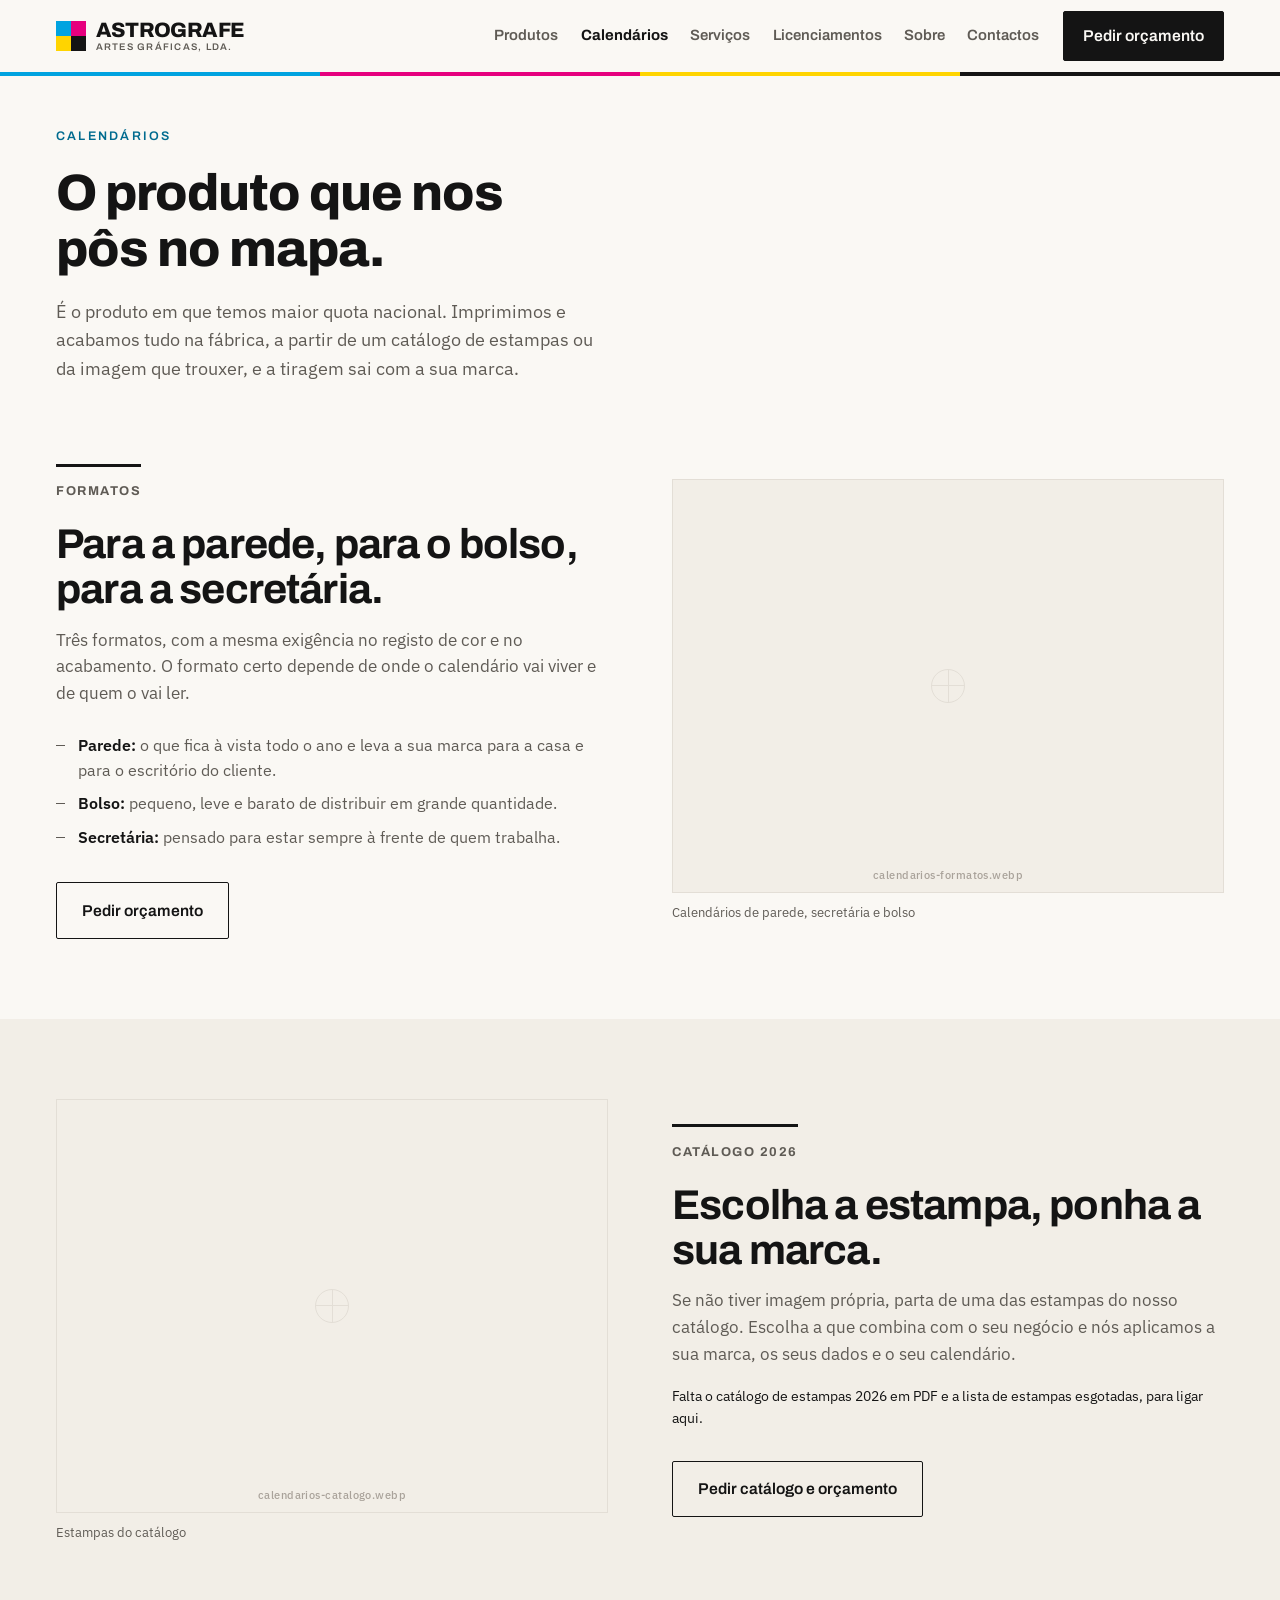
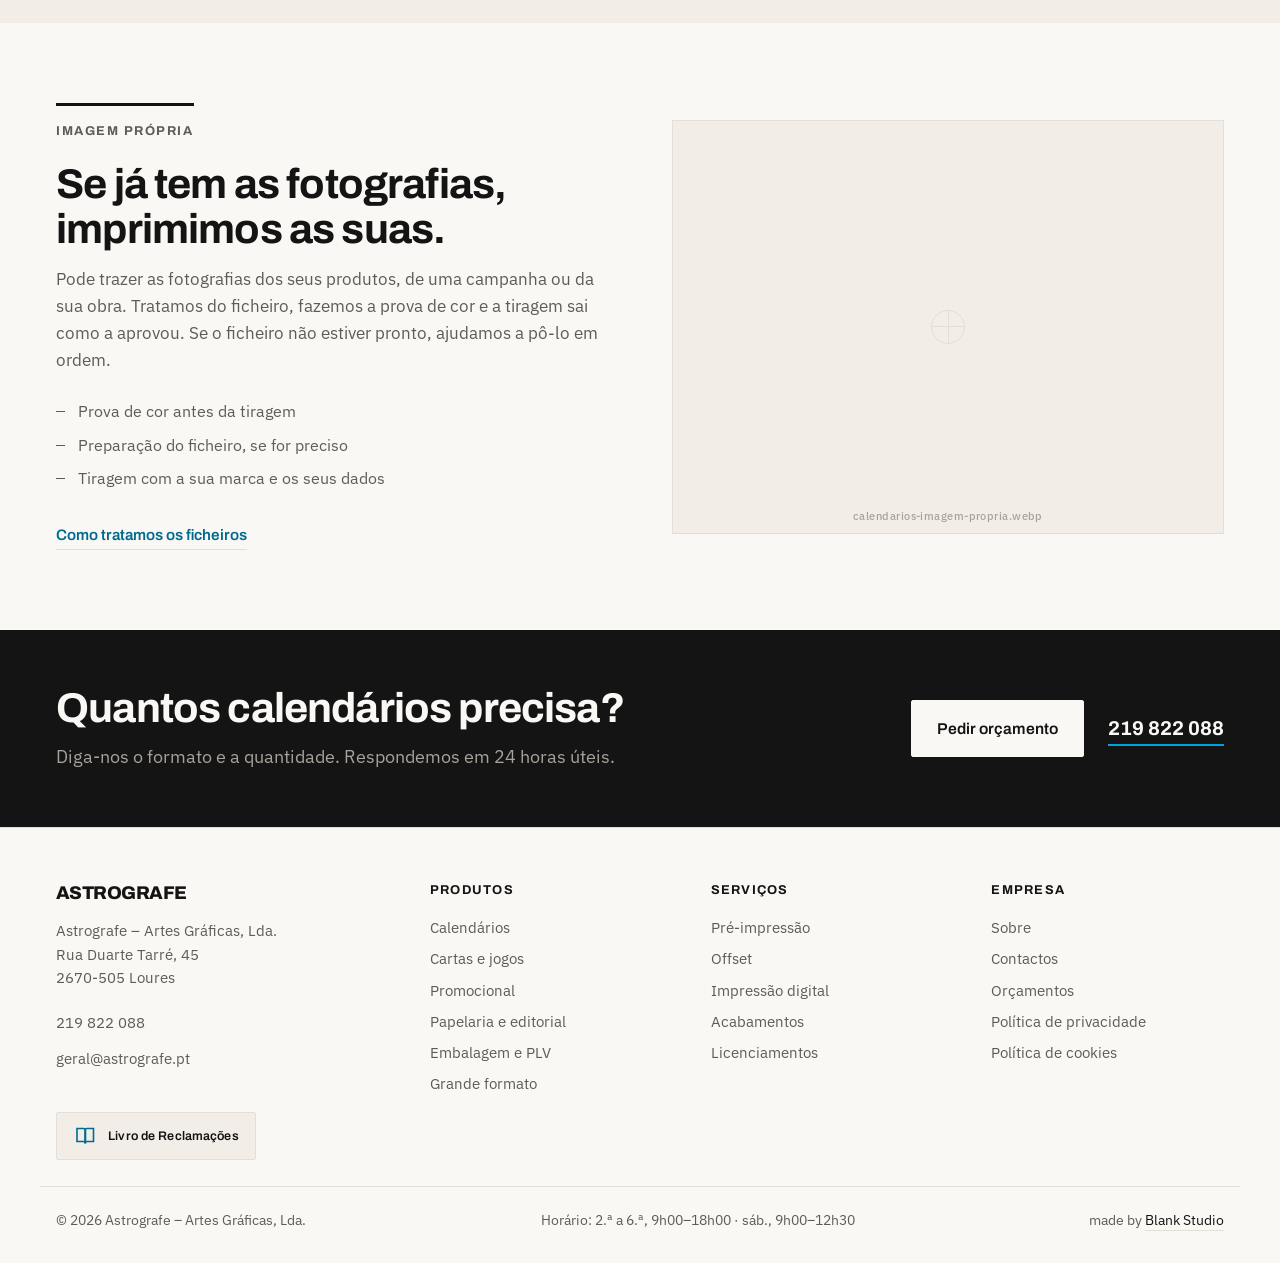
==== commit b40778aa: "Revisao de texto: pontuacao, tratamento e consistencia" ====
--- a/calendarios/index.html
+++ b/calendarios/index.html
@@ -5,12 +5,12 @@
 <script>document.documentElement.classList.add("js")</script>
 <meta name="viewport" content="width=device-width, initial-scale=1">
 <meta name="robots" content="index, follow">
-<title>Calendários — Astrografe</title>
+<title>Calendários | Astrografe</title>
 <meta name="description" content="Calendários de parede, de bolso e de secretária impressos em Loures. A partir do catálogo de estampas ou da sua imagem, com a sua marca.">
 <link rel="canonical" href="https://astrografe.pt/calendarios/">
 
 <meta property="og:type" content="website">
-<meta property="og:title" content="Calendários — Astrografe">
+<meta property="og:title" content="Calendários | Astrografe">
 <meta property="og:description" content="O produto em que temos maior quota nacional, impresso e acabado na própria fábrica.">
 <meta property="og:url" content="https://astrografe.pt/calendarios/">
 <meta property="og:locale" content="pt_PT">
@@ -21,7 +21,7 @@
 
 <link rel="preload" href="../assets/fonts/archivo.woff2" as="font" type="font/woff2" crossorigin>
 <link rel="preload" href="../assets/fonts/plex-sans.woff2" as="font" type="font/woff2" crossorigin>
-<link rel="stylesheet" href="../assets/css/estilo.css?v=73">
+<link rel="stylesheet" href="../assets/css/estilo.css?v=74">
 </head>
 <body>
 
@@ -101,9 +101,9 @@
       <h2>Para a parede, para o bolso, para a secretária.</h2>
       <p class="sub">Três formatos, com a mesma exigência no registo de cor e no acabamento. O formato certo depende de onde o calendário vai viver e de quem o vai ler.</p>
       <ul class="lista-marcas">
-        <li><strong>Parede</strong> — o que fica à vista todo o ano e leva a sua marca para a casa e para o escritório do cliente.</li>
-        <li><strong>Secretária</strong> — pensado para estar sempre à frente de quem trabalha.</li>
-        <li><strong>Bolso</strong> — pequeno, leve e barato de distribuir em grande quantidade.</li>
+        <li><strong>Parede:</strong> o que fica à vista todo o ano e leva a sua marca para a casa e para o escritório do cliente.</li>
+        <li><strong>Bolso:</strong> pequeno, leve e barato de distribuir em grande quantidade.</li>
+        <li><strong>Secretária:</strong> pensado para estar sempre à frente de quem trabalha.</li>
       </ul>
       <p class="bloco-pe">
         <a class="btn btn-linha" href="../orcamento/?familia=calendarios">Pedir orçamento</a>
@@ -121,7 +121,7 @@
     <div class="bloco-txt">
       <p class="bloco-n">Catálogo 2026</p>
       <h2>Escolha a estampa, ponha a sua marca.</h2>
-      <p class="sub">Se não tem imagem própria, parte de uma das estampas do nosso catálogo. Escolhe a que combina com o seu negócio e nós aplicamos a sua marca, os seus dados e o seu calendário.</p>
+      <p class="sub">Se não tiver imagem própria, parta de uma das estampas do nosso catálogo. Escolha a que combina com o seu negócio e nós aplicamos a sua marca, os seus dados e o seu calendário.</p>
       <p class="cartao-nota">Falta o catálogo de estampas 2026 em PDF e a lista de estampas esgotadas, para ligar aqui.</p>
       <p class="bloco-pe">
         <a class="btn btn-linha" href="../orcamento/?familia=calendarios">Pedir catálogo e orçamento</a>
@@ -174,7 +174,7 @@
   <div class="wrap pe-in">
     <div class="pe-col pe-marca">
       <span class="marca-nome">Astrografe</span>
-      <p>Astrografe — Artes Gráficas, Lda.<br>Rua Duarte Tarré, 45<br>2670-505 Loures</p>
+      <p>Astrografe – Artes Gráficas, Lda.<br>Rua Duarte Tarré, 45<br>2670-505 Loures</p>
       <p>
         <a href="tel:+351219822088">219 822 088</a>
         <a href="mailto:geral@astrografe.pt">geral@astrografe.pt</a>
@@ -220,7 +220,7 @@
   </div>
 
   <div class="wrap pe-base">
-    <p>&copy; <span id="ano">2026</span> Astrografe — Artes Gráficas, Lda.</p>
+    <p>&copy; <span id="ano">2026</span> Astrografe – Artes Gráficas, Lda.</p>
     <p>Horário: 2.ª a 6.ª, 9h00–18h00 · sáb., 9h00–12h30</p>
     <p class="pe-cred">made by <a href="https://blankstudios.pt/" target="_blank" rel="noopener">Blank Studio</a></p>
   </div>
@@ -241,7 +241,7 @@
   </svg>
 </button>
 
-<script src="../assets/js/site.js?v=13"></script>
+<script src="../assets/js/site.js?v=14"></script>
 
 </body>
 </html>
--- a/assets/css/estilo.css
+++ b/assets/css/estilo.css
@@ -1396,21 +1396,35 @@
 
 .consent {
   position: fixed;
-  left: var(--gut);
-  right: var(--gut);
-  bottom: var(--gut);
+  left: 0;
+  right: 0;
+  bottom: 0;
   z-index: 60;
-  max-width: 34rem;
-  padding: 1.2rem 1.3rem 1.3rem;
+  padding: 1.1rem 0 1.2rem;
   background: var(--papel);
-  border: 1px solid var(--tinta);
-  box-shadow: 0 18px 40px rgba(20, 20, 20, 0.18);
+  border-top: 1px solid var(--tinta);
+  box-shadow: 0 -12px 30px rgba(20, 20, 20, 0.1);
+}
+.consent-in {
+  display: flex;
+  flex-direction: column;
+  gap: 1rem;
+  max-width: var(--max);
+  margin: 0 auto;
+  padding: 0 var(--gut);
 }
 .consent p { margin: 0; font-size: 0.93rem; color: var(--tinta-2); }
 .consent strong { color: var(--tinta); }
 .consent a { color: var(--tinta); }
-.consent-btns { display: flex; gap: 0.8rem; margin-top: 1rem; }
+.consent-btns { display: flex; gap: 0.8rem; }
 .consent-btns .btn { flex: 1; padding-left: 1rem; padding-right: 1rem; background: transparent; cursor: pointer; }
+
+@media (min-width: 760px) {
+  .consent-in { flex-direction: row; align-items: center; justify-content: space-between; gap: 2.5rem; }
+  .consent p { font-size: 1rem; max-width: 46rem; }
+  .consent-btns { flex: 0 0 auto; }
+  .consent-btns .btn { flex: none; min-width: 9.5rem; }
+}
 
 /* sem JavaScript o menu fica sempre aberto por baixo da marca */
 html:not(.js) .topo-in { flex-wrap: wrap; align-content: flex-start; min-height: 0; padding-block: 1rem 0.7rem; }
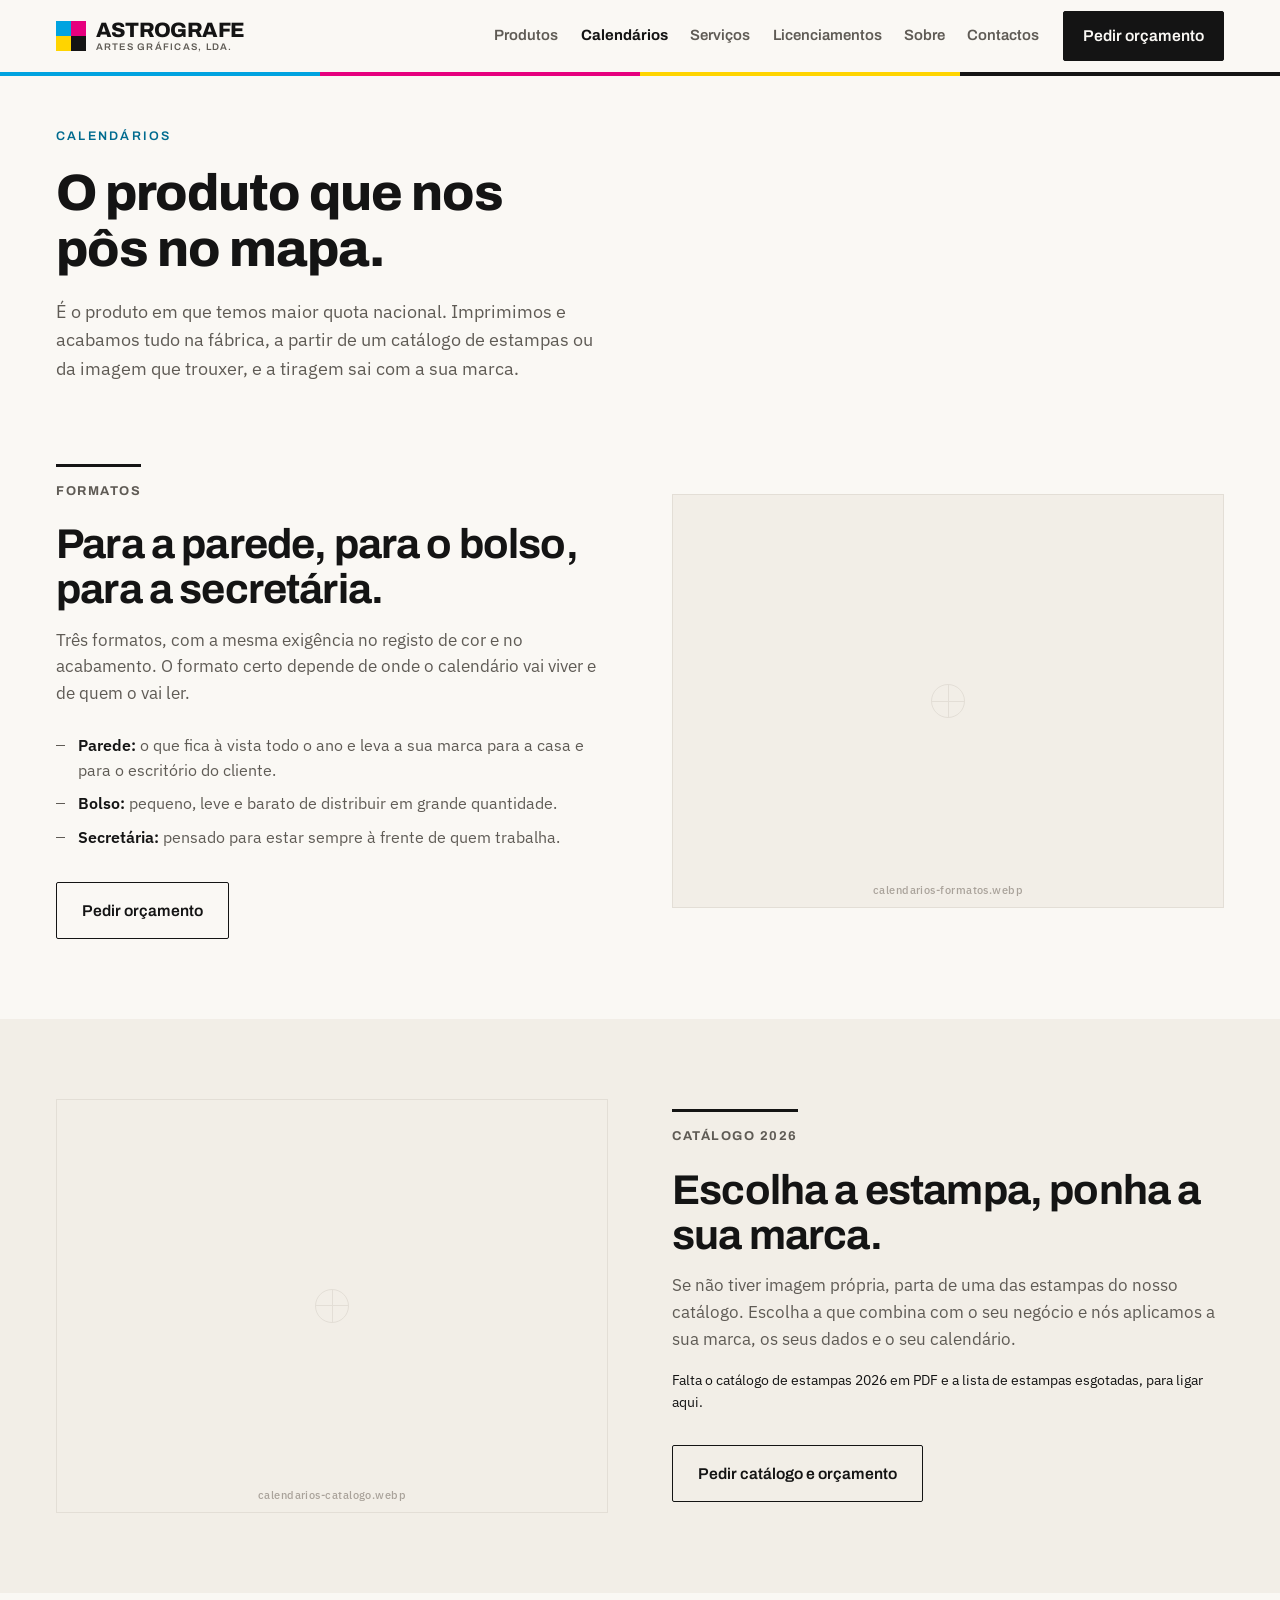
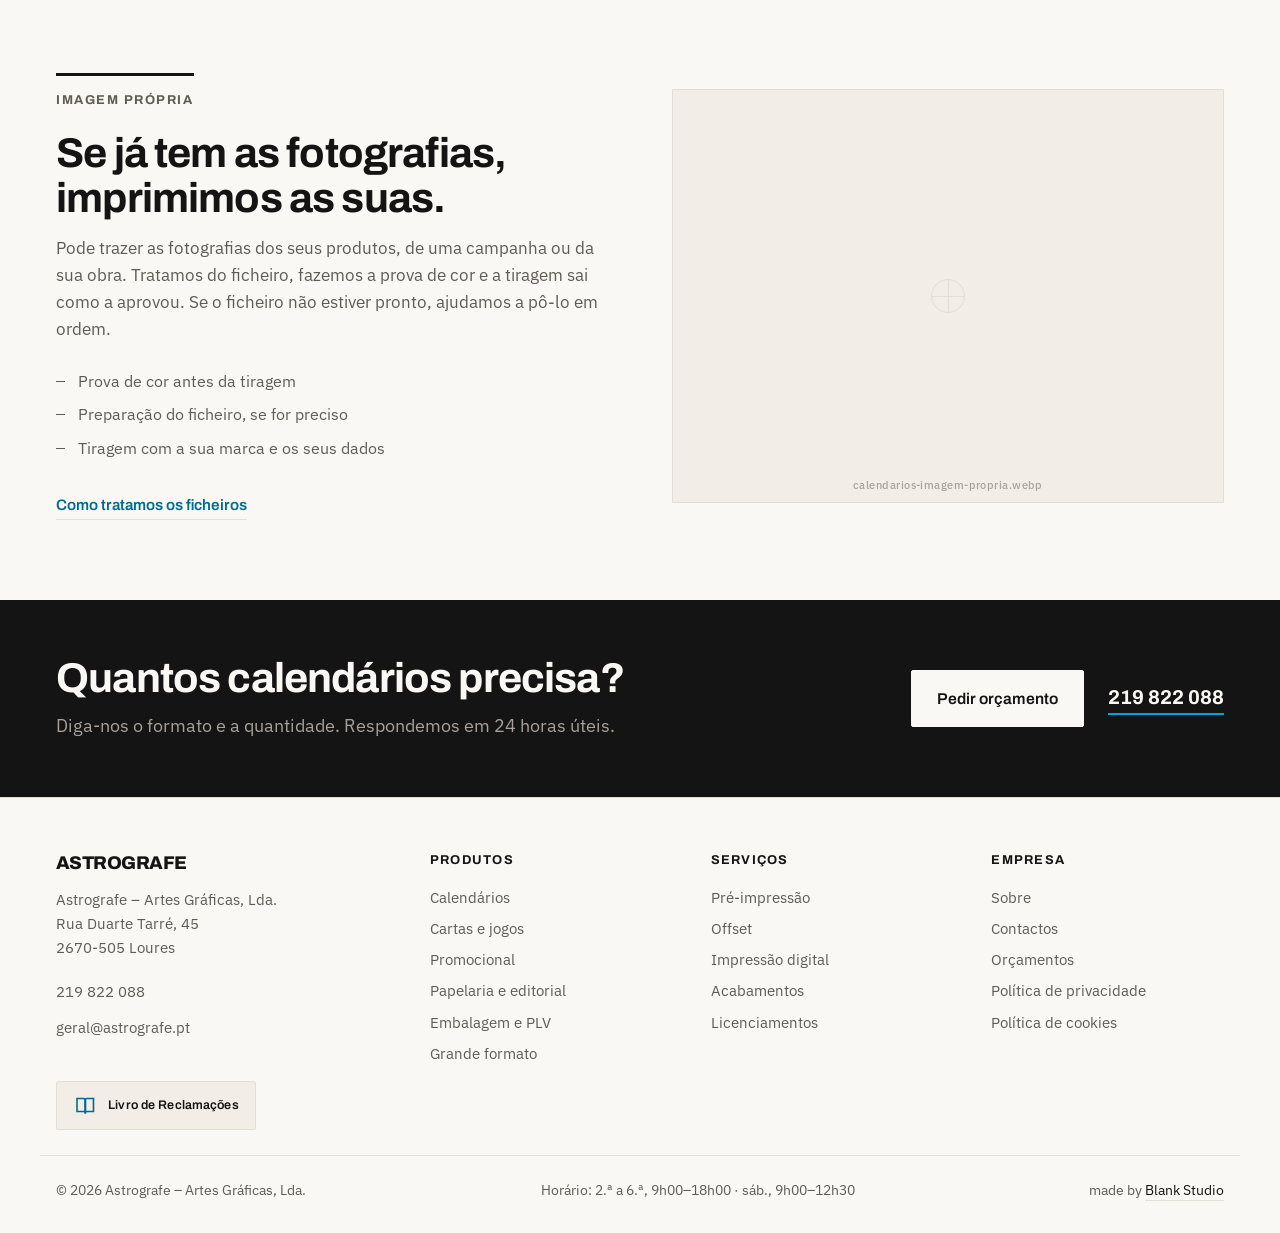
==== commit 71d8b6d3: "Legendas visiveis removidas; descricoes das imagens guardadas no codigo" ====
--- a/calendarios/index.html
+++ b/calendarios/index.html
@@ -14,6 +14,11 @@
 <meta property="og:description" content="O produto em que temos maior quota nacional, impresso e acabado na própria fábrica.">
 <meta property="og:url" content="https://astrografe.pt/calendarios/">
 <meta property="og:locale" content="pt_PT">
+<meta property="og:image" content="https://astrografe.pt/assets/img/og.png">
+<meta property="og:image:width" content="1200">
+<meta property="og:image:height" content="630">
+<meta property="og:image:alt" content="Astrografe, artes gráficas em Loures desde 1980">
+<meta name="twitter:card" content="summary_large_image">
 
 <link rel="icon" href="../favicon.svg" type="image/svg+xml">
 <link rel="icon" href="../favicon.ico" sizes="32x32">
@@ -21,7 +26,7 @@
 
 <link rel="preload" href="../assets/fonts/archivo.woff2" as="font" type="font/woff2" crossorigin>
 <link rel="preload" href="../assets/fonts/plex-sans.woff2" as="font" type="font/woff2" crossorigin>
-<link rel="stylesheet" href="../assets/css/estilo.css?v=74">
+<link rel="stylesheet" href="../assets/css/estilo.css?v=77">
 </head>
 <body>
 
@@ -110,8 +115,7 @@
       </p>
     </div>
     <figure class="bloco-img">
-      <div class="ph ph-4x3" data-ficheiro="calendarios-formatos.webp"></div>
-      <figcaption>Calendários de parede, secretária e bolso</figcaption>
+      <div class="ph ph-4x3" data-ficheiro="calendarios-formatos.webp" data-alt="Calendários de parede, de bolso e de secretária impressos pela Astrografe"></div>
     </figure>
   </div>
 </section>
@@ -128,8 +132,7 @@
       </p>
     </div>
     <figure class="bloco-img">
-      <div class="ph ph-4x3" data-ficheiro="calendarios-catalogo.webp"></div>
-      <figcaption>Estampas do catálogo</figcaption>
+      <div class="ph ph-4x3" data-ficheiro="calendarios-catalogo.webp" data-alt="Estampas do catálogo de calendários da Astrografe"></div>
     </figure>
   </div>
 </section>
@@ -150,7 +153,7 @@
       </p>
     </div>
     <figure class="bloco-img">
-      <div class="ph ph-4x3" data-ficheiro="calendarios-imagem-propria.webp"></div>
+      <div class="ph ph-4x3" data-ficheiro="calendarios-imagem-propria.webp" data-alt="Calendário impresso com fotografias do cliente"></div>
     </figure>
   </div>
 </section>
@@ -241,7 +244,7 @@
   </svg>
 </button>
 
-<script src="../assets/js/site.js?v=14"></script>
+<script src="../assets/js/site.js?v=17"></script>
 
 </body>
 </html>
--- a/assets/css/estilo.css
+++ b/assets/css/estilo.css
@@ -422,12 +422,6 @@
 }
 
 .hero-img { margin: 0; }
-.hero-img figcaption {
-  font-size: 0.82rem;
-  color: var(--tinta-2);
-  margin-top: 0.6rem;
-}
-
 /* ---------- numeros ---------- */
 
 .nums {
@@ -930,12 +924,6 @@
 .bloco-txt h2 { margin-bottom: 0.9rem; }
 
 .bloco-img { margin: 0; }
-.bloco-img figcaption {
-  font-size: 0.82rem;
-  color: var(--tinta-2);
-  margin-top: 0.6rem;
-}
-
 .lista-marcas {
   list-style: none;
   margin: 1.6rem 0 0;
@@ -992,7 +980,32 @@
   background: var(--papel-2);
   border: 1px solid var(--linha);
 }
-.mapa iframe { display: block; width: 100%; height: 100%; border: 0; }
+.mapa iframe {
+  display: block;
+  width: 100%;
+  height: 100%;
+  border: 0;
+  opacity: 0;
+  transition: opacity 0.35s;
+}
+.mapa iframe.pronto { opacity: 1; }
+
+.mapa-espera {
+  position: absolute;
+  inset: 0;
+  display: grid;
+  place-content: center;
+  justify-items: center;
+  gap: 0.9rem;
+  padding: 1.5rem;
+  text-align: center;
+  font-family: var(--display);
+  font-size: 0.95rem;
+}
+.mapa-espera .marca-selo { width: 40px; height: 40px; }
+.mapa-roda { animation: roda 1.8s linear infinite; }
+.mapa-espera.parada .mapa-roda { animation: none; }
+@keyframes roda { to { transform: rotate(360deg); } }
 
 .mapa-abrir {
   display: grid;
